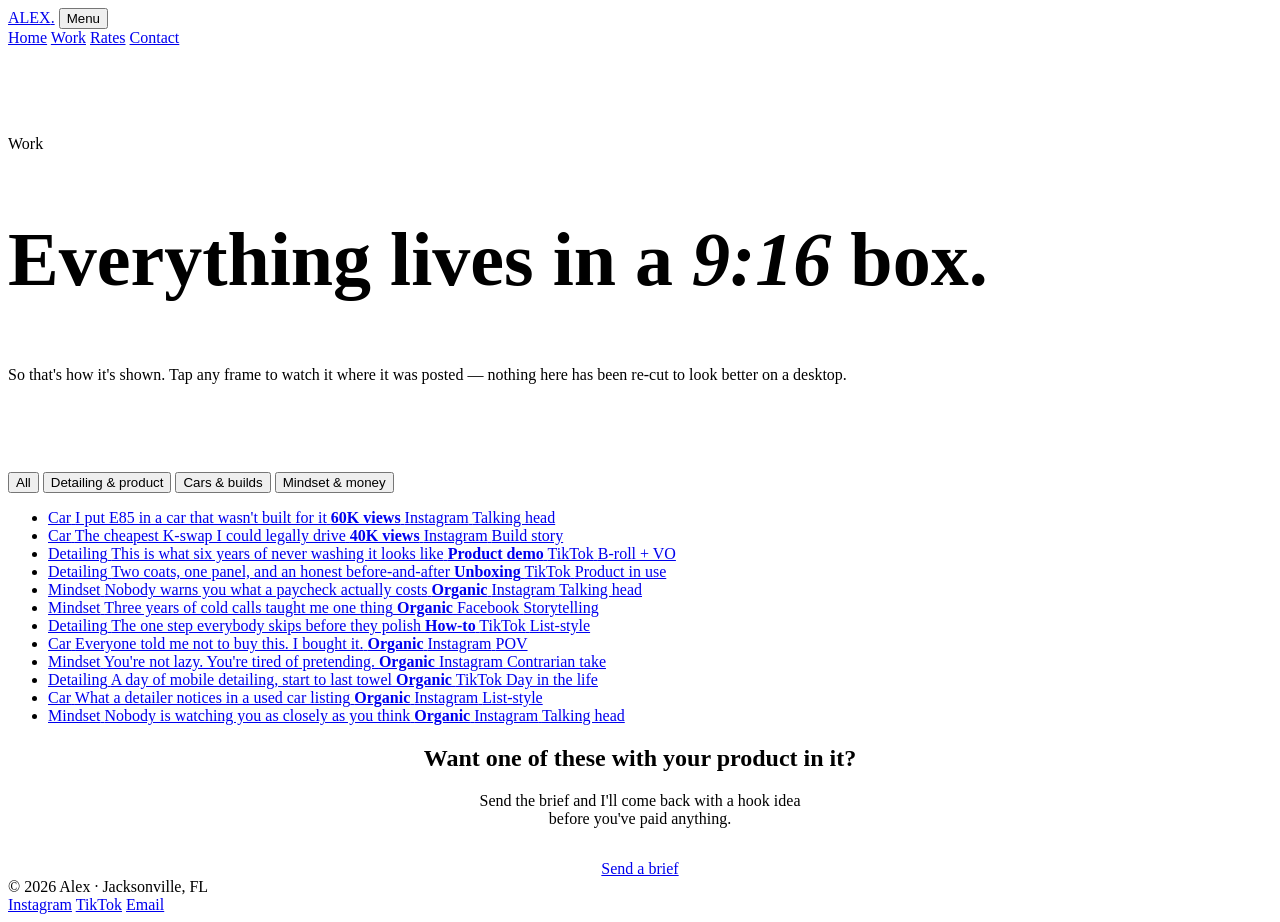
==== work.html @ 4d5c3ed3 "Rename ugc2.html to work.html" ====
<!DOCTYPE html>
<html lang="en">
<head>
<meta charset="utf-8">
<meta name="viewport" content="width=device-width, initial-scale=1">
<title>Work — Alex, UGC creator</title>
<meta name="description" content="Vertical video portfolio: auto-care product demos, car builds, and talking-head content. Shot on iPhone, cut in CapCut, delivered raw and edited.">
<link rel="preconnect" href="https://fonts.googleapis.com">
<link rel="preconnect" href="https://fonts.gstatic.com" crossorigin>
<link href="https://fonts.googleapis.com/css2?family=Bricolage+Grotesque:opsz,wght@12..96,400..800&family=Inter+Tight:wght@400;500;600;700&family=JetBrains+Mono:wght@400;500&display=swap" rel="stylesheet">
<link rel="stylesheet" href="styles.css">
</head>
<body>

<header class="masthead">
  <div class="wrap masthead__inner">
    <a class="wordmark" href="index.html">ALEX<span>.</span></a>
    <button class="nav-toggle" aria-expanded="false" aria-controls="nav">Menu</button>
    <nav class="nav" id="nav">
      <a href="index.html">Home</a>
      <a href="work.html" aria-current="page">Work</a>
      <a href="rates.html">Rates</a>
      <a href="index.html#contact">Contact</a>
    </nav>
  </div>
</header>

<section class="hero" style="padding-block: clamp(2.5rem,6vw,4.5rem);">
  <div class="wrap">
    <p class="eyebrow">Work</p>
    <h1 style="font-size: clamp(2.4rem, 6vw, 4.75rem);">Everything lives in a <em>9:16</em> box.</h1>
    <p class="lede" style="margin-top:1.5rem;">So that's how it's shown. Tap any frame to watch it where it was posted &mdash; nothing here has been re-cut to look better on a desktop.</p>
  </div>
</section>

<section class="band band--asphalt">
  <div class="wrap">
    <div class="filters" role="group" aria-label="Filter work by category">
      <button type="button" data-filter="all" aria-pressed="true">All</button>
      <button type="button" data-filter="detailing" aria-pressed="false">Detailing &amp; product</button>
      <button type="button" data-filter="car" aria-pressed="false">Cars &amp; builds</button>
      <button type="button" data-filter="mindset" aria-pressed="false">Mindset &amp; money</button>
    </div>

    <ul class="frames" id="grid">
      <li data-cat="car">
        <a class="frame" href="https://instagram.com/yourhandle" rel="noopener">
          <span class="frame__scrim"></span>
          <span class="frame__tag">Car</span>
          <span>
            <span class="frame__hook">I put E85 in a car that wasn't built for it</span>
            <span class="frame__meta"><strong>60K views</strong> <span>Instagram</span> <span>Talking head</span></span>
          </span>
        </a>
      </li>
      <li data-cat="car">
        <a class="frame" href="https://instagram.com/yourhandle" rel="noopener">
          <span class="frame__scrim"></span>
          <span class="frame__tag">Car</span>
          <span>
            <span class="frame__hook">The cheapest K-swap I could legally drive</span>
            <span class="frame__meta"><strong>40K views</strong> <span>Instagram</span> <span>Build story</span></span>
          </span>
        </a>
      </li>
      <li data-cat="detailing">
        <a class="frame" href="https://tiktok.com/@yourhandle" rel="noopener">
          <span class="frame__scrim"></span>
          <span class="frame__tag">Detailing</span>
          <span>
            <span class="frame__hook">This is what six years of never washing it looks like</span>
            <span class="frame__meta"><strong>Product demo</strong> <span>TikTok</span> <span>B-roll + VO</span></span>
          </span>
        </a>
      </li>
      <li data-cat="detailing">
        <a class="frame" href="https://tiktok.com/@yourhandle" rel="noopener">
          <span class="frame__scrim"></span>
          <span class="frame__tag">Detailing</span>
          <span>
            <span class="frame__hook">Two coats, one panel, and an honest before-and-after</span>
            <span class="frame__meta"><strong>Unboxing</strong> <span>TikTok</span> <span>Product in use</span></span>
          </span>
        </a>
      </li>
      <li data-cat="mindset">
        <a class="frame" href="https://instagram.com/yourhandle" rel="noopener">
          <span class="frame__scrim"></span>
          <span class="frame__tag">Mindset</span>
          <span>
            <span class="frame__hook">Nobody warns you what a paycheck actually costs</span>
            <span class="frame__meta"><strong>Organic</strong> <span>Instagram</span> <span>Talking head</span></span>
          </span>
        </a>
      </li>
      <li data-cat="mindset">
        <a class="frame" href="https://facebook.com/yourhandle" rel="noopener">
          <span class="frame__scrim"></span>
          <span class="frame__tag">Mindset</span>
          <span>
            <span class="frame__hook">Three years of cold calls taught me one thing</span>
            <span class="frame__meta"><strong>Organic</strong> <span>Facebook</span> <span>Storytelling</span></span>
          </span>
        </a>
      </li>
      <li data-cat="detailing">
        <a class="frame" href="https://tiktok.com/@yourhandle" rel="noopener">
          <span class="frame__scrim"></span>
          <span class="frame__tag">Detailing</span>
          <span>
            <span class="frame__hook">The one step everybody skips before they polish</span>
            <span class="frame__meta"><strong>How-to</strong> <span>TikTok</span> <span>List-style</span></span>
          </span>
        </a>
      </li>
      <li data-cat="car">
        <a class="frame" href="https://instagram.com/yourhandle" rel="noopener">
          <span class="frame__scrim"></span>
          <span class="frame__tag">Car</span>
          <span>
            <span class="frame__hook">Everyone told me not to buy this. I bought it.</span>
            <span class="frame__meta"><strong>Organic</strong> <span>Instagram</span> <span>POV</span></span>
          </span>
        </a>
      </li>
      <li data-cat="mindset">
        <a class="frame" href="https://instagram.com/yourhandle" rel="noopener">
          <span class="frame__scrim"></span>
          <span class="frame__tag">Mindset</span>
          <span>
            <span class="frame__hook">You're not lazy. You're tired of pretending.</span>
            <span class="frame__meta"><strong>Organic</strong> <span>Instagram</span> <span>Contrarian take</span></span>
          </span>
        </a>
      </li>
      <li data-cat="detailing">
        <a class="frame" href="https://tiktok.com/@yourhandle" rel="noopener">
          <span class="frame__scrim"></span>
          <span class="frame__tag">Detailing</span>
          <span>
            <span class="frame__hook">A day of mobile detailing, start to last towel</span>
            <span class="frame__meta"><strong>Organic</strong> <span>TikTok</span> <span>Day in the life</span></span>
          </span>
        </a>
      </li>
      <li data-cat="car">
        <a class="frame" href="https://instagram.com/yourhandle" rel="noopener">
          <span class="frame__scrim"></span>
          <span class="frame__tag">Car</span>
          <span>
            <span class="frame__hook">What a detailer notices in a used car listing</span>
            <span class="frame__meta"><strong>Organic</strong> <span>Instagram</span> <span>List-style</span></span>
          </span>
        </a>
      </li>
      <li data-cat="mindset">
        <a class="frame" href="https://instagram.com/yourhandle" rel="noopener">
          <span class="frame__scrim"></span>
          <span class="frame__tag">Mindset</span>
          <span>
            <span class="frame__hook">Nobody is watching you as closely as you think</span>
            <span class="frame__meta"><strong>Organic</strong> <span>Instagram</span> <span>Talking head</span></span>
          </span>
        </a>
      </li>
    </ul>

    <p id="empty" hidden style="font-family:var(--data);font-size:0.8rem;letter-spacing:0.1em;text-transform:uppercase;color:#B7ADA1;margin-top:2rem;">Nothing in that category yet.</p>
  </div>
</section>

<section class="band band--sun band--tight">
  <div class="wrap" style="text-align:center;">
    <h2>Want one of these with your product in it?</h2>
    <p style="margin:1.25rem auto 2rem;max-width:44ch;">Send the brief and I'll come back with a hook idea before you've paid anything.</p>
    <a class="btn" href="index.html#contact">Send a brief</a>
  </div>
</section>

<footer class="foot">
  <div class="wrap foot__inner">
    <span>&copy; <span id="year">2026</span> Alex &middot; Jacksonville, FL</span>
    <div class="foot__links">
      <a href="https://instagram.com/yourhandle" rel="me noopener">Instagram</a>
      <a href="https://tiktok.com/@yourhandle" rel="me noopener">TikTok</a>
      <a href="mailto:hello@yourdomain.com">Email</a>
    </div>
  </div>
</footer>

<script src="main.js"></script>
</body>
</html>
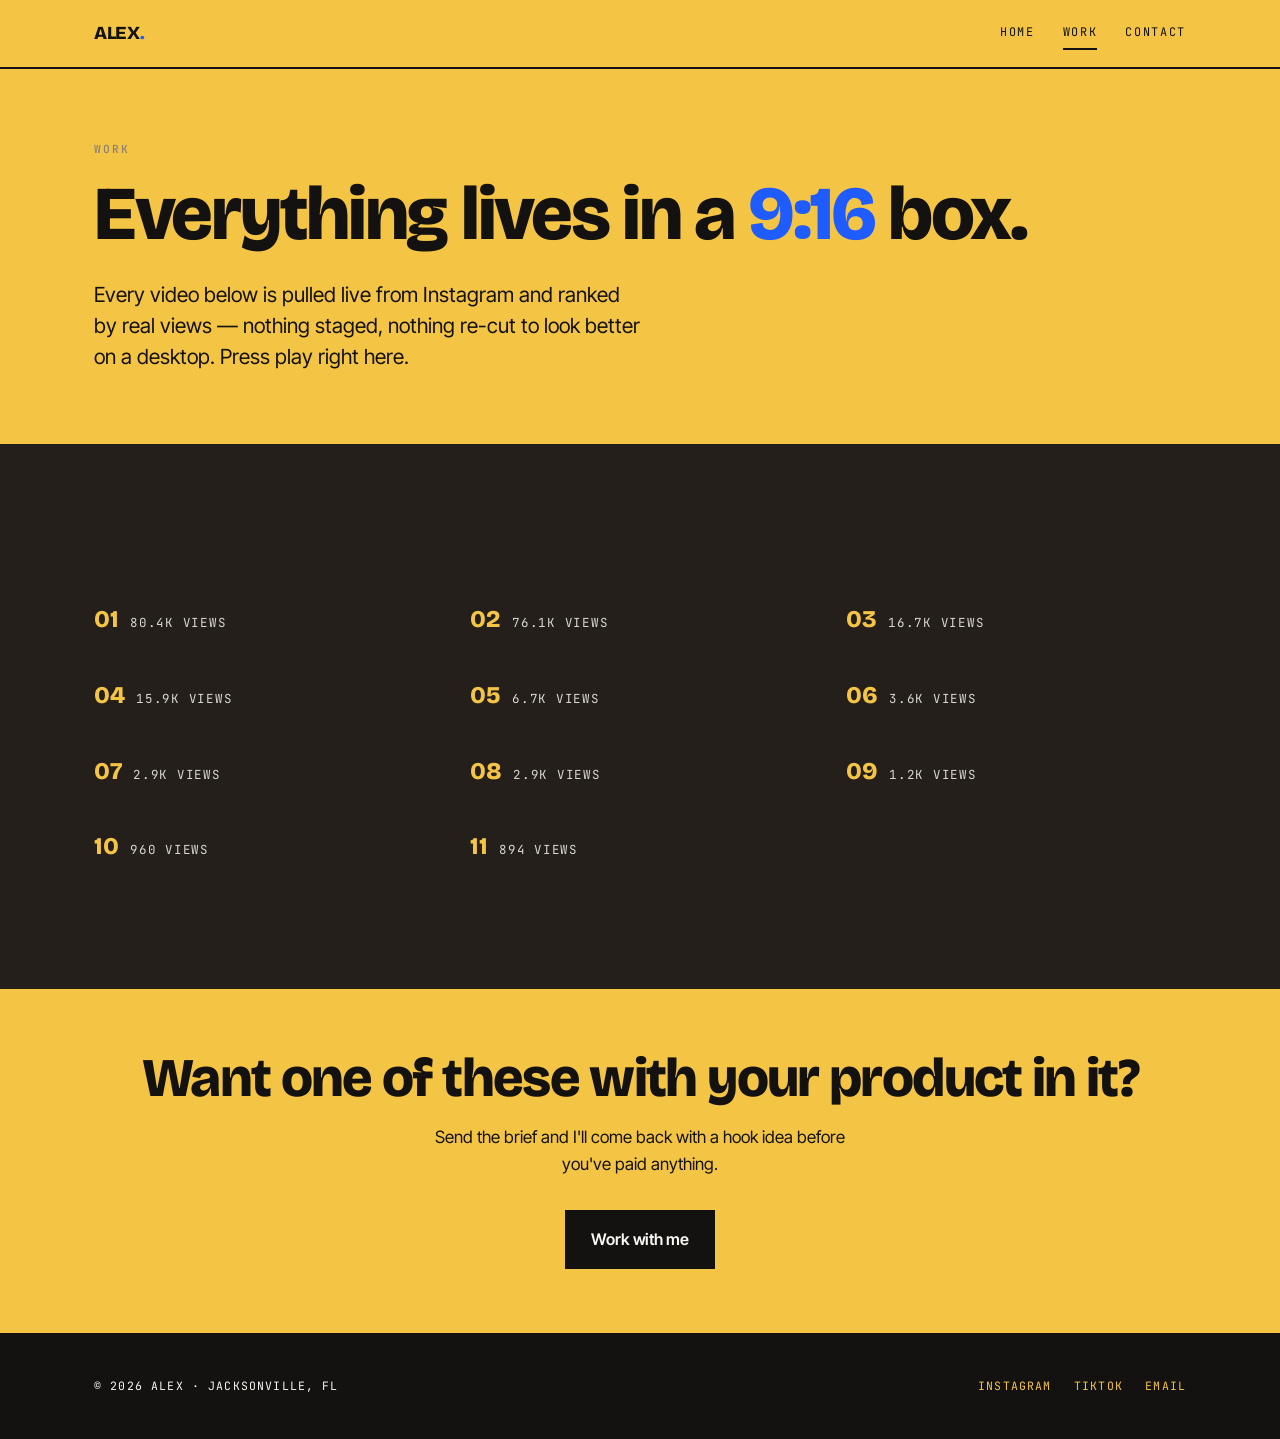
==== commit 2c3d5ea1: "Rebuild as portfolio-and-contact site with real Instagram work Replace template placeholder content " ====
--- a/work.html
+++ b/work.html
@@ -4,7 +4,7 @@
 <meta charset="utf-8">
 <meta name="viewport" content="width=device-width, initial-scale=1">
 <title>Work — Alex, UGC creator</title>
-<meta name="description" content="Vertical video portfolio: auto-care product demos, car builds, and talking-head content. Shot on iPhone, cut in CapCut, delivered raw and edited.">
+<meta name="description" content="Vertical video portfolio: car builds, product demos, and talking-head content. Shot on iPhone, cut in CapCut, ranked by real views straight from Instagram.">
 <link rel="preconnect" href="https://fonts.googleapis.com">
 <link rel="preconnect" href="https://fonts.gstatic.com" crossorigin>
 <link href="https://fonts.googleapis.com/css2?family=Bricolage+Grotesque:opsz,wght@12..96,400..800&family=Inter+Tight:wght@400;500;600;700&family=JetBrains+Mono:wght@400;500&display=swap" rel="stylesheet">
@@ -19,7 +19,6 @@
     <nav class="nav" id="nav">
       <a href="index.html">Home</a>
       <a href="work.html" aria-current="page">Work</a>
-      <a href="rates.html">Rates</a>
       <a href="index.html#contact">Contact</a>
     </nav>
   </div>
@@ -29,143 +28,58 @@
   <div class="wrap">
     <p class="eyebrow">Work</p>
     <h1 style="font-size: clamp(2.4rem, 6vw, 4.75rem);">Everything lives in a <em>9:16</em> box.</h1>
-    <p class="lede" style="margin-top:1.5rem;">So that's how it's shown. Tap any frame to watch it where it was posted &mdash; nothing here has been re-cut to look better on a desktop.</p>
+    <p class="lede" style="margin-top:1.5rem;">Every video below is pulled live from Instagram and ranked by real views &mdash; nothing staged, nothing re-cut to look better on a desktop. Press play right here.</p>
   </div>
 </section>
 
 <section class="band band--asphalt">
   <div class="wrap">
-    <div class="filters" role="group" aria-label="Filter work by category">
-      <button type="button" data-filter="all" aria-pressed="true">All</button>
-      <button type="button" data-filter="detailing" aria-pressed="false">Detailing &amp; product</button>
-      <button type="button" data-filter="car" aria-pressed="false">Cars &amp; builds</button>
-      <button type="button" data-filter="mindset" aria-pressed="false">Mindset &amp; money</button>
+    <div class="reels-embed">
+      <figure class="reel">
+        <figcaption class="reel__stat"><span class="reel__rank">01</span><span class="reel__views">80.4K views</span></figcaption>
+        <blockquote class="instagram-media" data-instgrm-permalink="https://www.instagram.com/alexj.green/reel/Db4u4ByAFFP/" data-instgrm-version="14"></blockquote>
+      </figure>
+      <figure class="reel">
+        <figcaption class="reel__stat"><span class="reel__rank">02</span><span class="reel__views">76.1K views</span></figcaption>
+        <blockquote class="instagram-media" data-instgrm-permalink="https://www.instagram.com/alexj.green/reel/Dbuop6ZJ5bM/" data-instgrm-version="14"></blockquote>
+      </figure>
+      <figure class="reel">
+        <figcaption class="reel__stat"><span class="reel__rank">03</span><span class="reel__views">16.7K views</span></figcaption>
+        <blockquote class="instagram-media" data-instgrm-permalink="https://www.instagram.com/alexj.green/reel/DbxgT3OJYtj/" data-instgrm-version="14"></blockquote>
+      </figure>
+      <figure class="reel">
+        <figcaption class="reel__stat"><span class="reel__rank">04</span><span class="reel__views">15.9K views</span></figcaption>
+        <blockquote class="instagram-media" data-instgrm-permalink="https://www.instagram.com/alexj.green/reel/Dbl9MXjpnvc/" data-instgrm-version="14"></blockquote>
+      </figure>
+      <figure class="reel">
+        <figcaption class="reel__stat"><span class="reel__rank">05</span><span class="reel__views">6.7K views</span></figcaption>
+        <blockquote class="instagram-media" data-instgrm-permalink="https://www.instagram.com/alexj.green/reel/Db56ju2JsA1/" data-instgrm-version="14"></blockquote>
+      </figure>
+      <figure class="reel">
+        <figcaption class="reel__stat"><span class="reel__rank">06</span><span class="reel__views">3.6K views</span></figcaption>
+        <blockquote class="instagram-media" data-instgrm-permalink="https://www.instagram.com/alexj.green/reel/Dbr8LtKAe-B/" data-instgrm-version="14"></blockquote>
+      </figure>
+      <figure class="reel">
+        <figcaption class="reel__stat"><span class="reel__rank">07</span><span class="reel__views">2.9K views</span></figcaption>
+        <blockquote class="instagram-media" data-instgrm-permalink="https://www.instagram.com/alexj.green/reel/DbwdlT_AtP-/" data-instgrm-version="14"></blockquote>
+      </figure>
+      <figure class="reel">
+        <figcaption class="reel__stat"><span class="reel__rank">08</span><span class="reel__views">2.9K views</span></figcaption>
+        <blockquote class="instagram-media" data-instgrm-permalink="https://www.instagram.com/alexj.green/reel/DbzvKLJgSV4/" data-instgrm-version="14"></blockquote>
+      </figure>
+      <figure class="reel">
+        <figcaption class="reel__stat"><span class="reel__rank">09</span><span class="reel__views">1.2K views</span></figcaption>
+        <blockquote class="instagram-media" data-instgrm-permalink="https://www.instagram.com/alexj.green/reel/Db2KokDAH0b/" data-instgrm-version="14"></blockquote>
+      </figure>
+      <figure class="reel">
+        <figcaption class="reel__stat"><span class="reel__rank">10</span><span class="reel__views">960 views</span></figcaption>
+        <blockquote class="instagram-media" data-instgrm-permalink="https://www.instagram.com/alexj.green/reel/Db3QQUApHdn/" data-instgrm-version="14"></blockquote>
+      </figure>
+      <figure class="reel">
+        <figcaption class="reel__stat"><span class="reel__rank">11</span><span class="reel__views">894 views</span></figcaption>
+        <blockquote class="instagram-media" data-instgrm-permalink="https://www.instagram.com/alexj.green/reel/Db81ie0pUJ-/" data-instgrm-version="14"></blockquote>
+      </figure>
     </div>
-
-    <ul class="frames" id="grid">
-      <li data-cat="car">
-        <a class="frame" href="https://instagram.com/yourhandle" rel="noopener">
-          <span class="frame__scrim"></span>
-          <span class="frame__tag">Car</span>
-          <span>
-            <span class="frame__hook">I put E85 in a car that wasn't built for it</span>
-            <span class="frame__meta"><strong>60K views</strong> <span>Instagram</span> <span>Talking head</span></span>
-          </span>
-        </a>
-      </li>
-      <li data-cat="car">
-        <a class="frame" href="https://instagram.com/yourhandle" rel="noopener">
-          <span class="frame__scrim"></span>
-          <span class="frame__tag">Car</span>
-          <span>
-            <span class="frame__hook">The cheapest K-swap I could legally drive</span>
-            <span class="frame__meta"><strong>40K views</strong> <span>Instagram</span> <span>Build story</span></span>
-          </span>
-        </a>
-      </li>
-      <li data-cat="detailing">
-        <a class="frame" href="https://tiktok.com/@yourhandle" rel="noopener">
-          <span class="frame__scrim"></span>
-          <span class="frame__tag">Detailing</span>
-          <span>
-            <span class="frame__hook">This is what six years of never washing it looks like</span>
-            <span class="frame__meta"><strong>Product demo</strong> <span>TikTok</span> <span>B-roll + VO</span></span>
-          </span>
-        </a>
-      </li>
-      <li data-cat="detailing">
-        <a class="frame" href="https://tiktok.com/@yourhandle" rel="noopener">
-          <span class="frame__scrim"></span>
-          <span class="frame__tag">Detailing</span>
-          <span>
-            <span class="frame__hook">Two coats, one panel, and an honest before-and-after</span>
-            <span class="frame__meta"><strong>Unboxing</strong> <span>TikTok</span> <span>Product in use</span></span>
-          </span>
-        </a>
-      </li>
-      <li data-cat="mindset">
-        <a class="frame" href="https://instagram.com/yourhandle" rel="noopener">
-          <span class="frame__scrim"></span>
-          <span class="frame__tag">Mindset</span>
-          <span>
-            <span class="frame__hook">Nobody warns you what a paycheck actually costs</span>
-            <span class="frame__meta"><strong>Organic</strong> <span>Instagram</span> <span>Talking head</span></span>
-          </span>
-        </a>
-      </li>
-      <li data-cat="mindset">
-        <a class="frame" href="https://facebook.com/yourhandle" rel="noopener">
-          <span class="frame__scrim"></span>
-          <span class="frame__tag">Mindset</span>
-          <span>
-            <span class="frame__hook">Three years of cold calls taught me one thing</span>
-            <span class="frame__meta"><strong>Organic</strong> <span>Facebook</span> <span>Storytelling</span></span>
-          </span>
-        </a>
-      </li>
-      <li data-cat="detailing">
-        <a class="frame" href="https://tiktok.com/@yourhandle" rel="noopener">
-          <span class="frame__scrim"></span>
-          <span class="frame__tag">Detailing</span>
-          <span>
-            <span class="frame__hook">The one step everybody skips before they polish</span>
-            <span class="frame__meta"><strong>How-to</strong> <span>TikTok</span> <span>List-style</span></span>
-          </span>
-        </a>
-      </li>
-      <li data-cat="car">
-        <a class="frame" href="https://instagram.com/yourhandle" rel="noopener">
-          <span class="frame__scrim"></span>
-          <span class="frame__tag">Car</span>
-          <span>
-            <span class="frame__hook">Everyone told me not to buy this. I bought it.</span>
-            <span class="frame__meta"><strong>Organic</strong> <span>Instagram</span> <span>POV</span></span>
-          </span>
-        </a>
-      </li>
-      <li data-cat="mindset">
-        <a class="frame" href="https://instagram.com/yourhandle" rel="noopener">
-          <span class="frame__scrim"></span>
-          <span class="frame__tag">Mindset</span>
-          <span>
-            <span class="frame__hook">You're not lazy. You're tired of pretending.</span>
-            <span class="frame__meta"><strong>Organic</strong> <span>Instagram</span> <span>Contrarian take</span></span>
-          </span>
-        </a>
-      </li>
-      <li data-cat="detailing">
-        <a class="frame" href="https://tiktok.com/@yourhandle" rel="noopener">
-          <span class="frame__scrim"></span>
-          <span class="frame__tag">Detailing</span>
-          <span>
-            <span class="frame__hook">A day of mobile detailing, start to last towel</span>
-            <span class="frame__meta"><strong>Organic</strong> <span>TikTok</span> <span>Day in the life</span></span>
-          </span>
-        </a>
-      </li>
-      <li data-cat="car">
-        <a class="frame" href="https://instagram.com/yourhandle" rel="noopener">
-          <span class="frame__scrim"></span>
-          <span class="frame__tag">Car</span>
-          <span>
-            <span class="frame__hook">What a detailer notices in a used car listing</span>
-            <span class="frame__meta"><strong>Organic</strong> <span>Instagram</span> <span>List-style</span></span>
-          </span>
-        </a>
-      </li>
-      <li data-cat="mindset">
-        <a class="frame" href="https://instagram.com/yourhandle" rel="noopener">
-          <span class="frame__scrim"></span>
-          <span class="frame__tag">Mindset</span>
-          <span>
-            <span class="frame__hook">Nobody is watching you as closely as you think</span>
-            <span class="frame__meta"><strong>Organic</strong> <span>Instagram</span> <span>Talking head</span></span>
-          </span>
-        </a>
-      </li>
-    </ul>
-
-    <p id="empty" hidden style="font-family:var(--data);font-size:0.8rem;letter-spacing:0.1em;text-transform:uppercase;color:#B7ADA1;margin-top:2rem;">Nothing in that category yet.</p>
   </div>
 </section>
 
@@ -173,7 +87,7 @@
   <div class="wrap" style="text-align:center;">
     <h2>Want one of these with your product in it?</h2>
     <p style="margin:1.25rem auto 2rem;max-width:44ch;">Send the brief and I'll come back with a hook idea before you've paid anything.</p>
-    <a class="btn" href="index.html#contact">Send a brief</a>
+    <a class="btn" href="index.html#contact">Work with me</a>
   </div>
 </section>
 
@@ -181,13 +95,14 @@
   <div class="wrap foot__inner">
     <span>&copy; <span id="year">2026</span> Alex &middot; Jacksonville, FL</span>
     <div class="foot__links">
-      <a href="https://instagram.com/yourhandle" rel="me noopener">Instagram</a>
-      <a href="https://tiktok.com/@yourhandle" rel="me noopener">TikTok</a>
-      <a href="mailto:hello@yourdomain.com">Email</a>
+      <a href="https://instagram.com/alexj.green" rel="me noopener">Instagram</a>
+      <a href="https://tiktok.com/@alexj.green" rel="me noopener">TikTok</a>
+      <a href="mailto:alexjgreencreative@gmail.com">Email</a>
     </div>
   </div>
 </footer>
 
 <script src="main.js"></script>
+<script async src="https://www.instagram.com/embed.js"></script>
 </body>
 </html>
--- a/styles.css
+++ b/styles.css
@@ -0,0 +1,579 @@
+/* ==========================================================================
+   UGC creator site — design system
+   Palette : marigold / near-black / shell / asphalt / signal blue
+   Type    : Bricolage Grotesque (display) · Inter Tight (body) · JetBrains Mono (data)
+   ========================================================================== */
+
+:root {
+  --sun:      #F4C445;
+  --sun-deep: #E0AF2C;
+  --ink:      #141210;
+  --shell:    #FAF7F2;
+  --asphalt:  #241F1B;
+  --asphalt-2:#332C26;
+  --signal:   #1F5CFF;
+  --mute:     #8A8175;
+
+  --display: "Bricolage Grotesque", "Archivo", system-ui, sans-serif;
+  --body:    "Inter Tight", system-ui, -apple-system, "Segoe UI", sans-serif;
+  --data:    "JetBrains Mono", ui-monospace, "SFMono-Regular", monospace;
+
+  --gutter: clamp(1.25rem, 5vw, 4rem);
+  --shelf:  clamp(4rem, 9vw, 7.5rem);
+  --max:    1220px;
+
+  --edge: 2px solid var(--ink);
+}
+
+/* ---------- reset ---------- */
+*, *::before, *::after { box-sizing: border-box; }
+html { -webkit-text-size-adjust: 100%; scroll-behavior: smooth; }
+body {
+  margin: 0;
+  background: var(--shell);
+  color: var(--ink);
+  font-family: var(--body);
+  font-size: 1.0625rem;
+  line-height: 1.6;
+  -webkit-font-smoothing: antialiased;
+}
+img { max-width: 100%; display: block; }
+a { color: inherit; }
+button { font: inherit; cursor: pointer; }
+
+:focus-visible {
+  outline: 3px solid var(--signal);
+  outline-offset: 3px;
+}
+
+/* ---------- type ---------- */
+h1, h2, h3 {
+  font-family: var(--display);
+  font-weight: 800;
+  font-variation-settings: "wdth" 100;
+  line-height: 0.94;
+  letter-spacing: -0.03em;
+  margin: 0;
+  text-wrap: balance;
+}
+h1 { font-size: clamp(2.85rem, 8.4vw, 6.75rem); }
+h2 { font-size: clamp(1.95rem, 4.6vw, 3.4rem); }
+h3 { font-size: 1.2rem; line-height: 1.2; letter-spacing: -0.015em; }
+p  { margin: 0 0 1rem; }
+p:last-child { margin-bottom: 0; }
+
+.eyebrow {
+  font-family: var(--data);
+  font-size: 0.7rem;
+  font-weight: 500;
+  letter-spacing: 0.18em;
+  text-transform: uppercase;
+  color: var(--mute);
+  margin: 0 0 1.25rem;
+}
+.eyebrow--dark { color: var(--sun); }
+.lede { font-size: clamp(1.05rem, 1.7vw, 1.3rem); line-height: 1.5; max-width: 46ch; }
+
+/* ---------- layout ---------- */
+.wrap {
+  width: 100%;
+  max-width: var(--max);
+  margin-inline: auto;
+  padding-inline: var(--gutter);
+}
+.band { padding-block: var(--shelf); }
+.band--shell   { background: var(--shell); }
+.band--asphalt { background: var(--asphalt); color: var(--shell); }
+.band--sun     { background: var(--sun); }
+.band--tight   { padding-block: clamp(2.5rem, 5vw, 4rem); }
+
+/* ---------- buttons ---------- */
+.btn {
+  display: inline-flex;
+  align-items: center;
+  gap: 0.55rem;
+  padding: 0.9rem 1.5rem;
+  font-family: var(--body);
+  font-weight: 600;
+  font-size: 1rem;
+  letter-spacing: -0.01em;
+  text-decoration: none;
+  border: var(--edge);
+  border-radius: 0;
+  background: var(--ink);
+  color: var(--shell);
+  transition: transform 0.14s ease, background 0.14s ease, color 0.14s ease;
+}
+.btn:hover { transform: translate(-2px, -2px); background: var(--signal); border-color: var(--signal); }
+.btn--ghost { background: transparent; color: var(--ink); }
+.btn--ghost:hover { background: var(--ink); color: var(--shell); border-color: var(--ink); }
+
+/* ---------- header ---------- */
+.masthead {
+  background: var(--sun);
+  border-bottom: var(--edge);
+}
+.masthead__inner {
+  display: flex;
+  align-items: center;
+  justify-content: space-between;
+  gap: 1rem;
+  padding-block: 1.1rem;
+}
+.wordmark {
+  font-family: var(--display);
+  font-weight: 800;
+  font-size: 1.15rem;
+  letter-spacing: -0.02em;
+  text-decoration: none;
+}
+.wordmark span { color: var(--signal); }
+
+.nav { display: flex; align-items: center; gap: 1.75rem; }
+.nav a {
+  font-family: var(--data);
+  font-size: 0.74rem;
+  letter-spacing: 0.14em;
+  text-transform: uppercase;
+  text-decoration: none;
+  padding-block: 0.35rem;
+  border-bottom: 2px solid transparent;
+}
+.nav a:hover, .nav a[aria-current="page"] { border-bottom-color: var(--ink); }
+
+.nav-toggle {
+  display: none;
+  background: transparent;
+  border: var(--edge);
+  padding: 0.5rem 0.8rem;
+  font-family: var(--data);
+  font-size: 0.72rem;
+  letter-spacing: 0.14em;
+  text-transform: uppercase;
+}
+
+/* ---------- hero ---------- */
+.hero {
+  background: var(--sun);
+  padding-block: clamp(3rem, 8vw, 6rem) clamp(2.5rem, 5vw, 4rem);
+}
+.hero__grid {
+  display: grid;
+  grid-template-columns: minmax(0, 1.35fr) minmax(0, 1fr);
+  gap: clamp(2rem, 5vw, 4.5rem);
+  align-items: end;
+}
+.hero h1 { margin-bottom: 1.75rem; }
+.hero h1 em {
+  font-style: normal;
+  color: var(--signal);
+}
+.hero__actions { display: flex; flex-wrap: wrap; gap: 0.85rem; margin-top: 2rem; }
+.hero__stats {
+  display: grid;
+  gap: 1.35rem;
+  border-left: var(--edge);
+  padding-left: clamp(1.25rem, 2.5vw, 2rem);
+}
+.stat__num {
+  font-family: var(--display);
+  font-weight: 800;
+  font-size: clamp(2.1rem, 4.5vw, 3.1rem);
+  line-height: 0.9;
+  letter-spacing: -0.04em;
+  display: block;
+}
+.stat__label {
+  font-family: var(--data);
+  font-size: 0.7rem;
+  letter-spacing: 0.14em;
+  text-transform: uppercase;
+  color: var(--ink);
+  opacity: 0.65;
+}
+
+/* ---------- signature: hook ticker ---------- */
+.ticker {
+  background: var(--ink);
+  color: var(--sun);
+  border-block: var(--edge);
+  overflow: hidden;
+  padding-block: 0.9rem;
+}
+.ticker__label {
+  font-family: var(--data);
+  font-size: 0.68rem;
+  letter-spacing: 0.2em;
+  text-transform: uppercase;
+  color: var(--mute);
+  padding-inline: var(--gutter);
+  margin-bottom: 0.55rem;
+}
+.ticker__track {
+  display: flex;
+  width: max-content;
+  gap: 0;
+  animation: slide 46s linear infinite;
+}
+.ticker:hover .ticker__track { animation-play-state: paused; }
+.ticker__item {
+  font-family: var(--display);
+  font-weight: 700;
+  font-size: clamp(1.15rem, 2.4vw, 1.9rem);
+  letter-spacing: -0.02em;
+  white-space: nowrap;
+  padding-inline: 1.4rem;
+  display: inline-flex;
+  align-items: center;
+  gap: 1.4rem;
+}
+.ticker__item::after {
+  content: "";
+  width: 9px;
+  height: 9px;
+  background: var(--signal);
+  flex: none;
+}
+@keyframes slide {
+  from { transform: translateX(0); }
+  to   { transform: translateX(-50%); }
+}
+
+/* ---------- section head ---------- */
+.head {
+  display: flex;
+  flex-wrap: wrap;
+  align-items: end;
+  justify-content: space-between;
+  gap: 1.5rem;
+  margin-bottom: clamp(2rem, 4vw, 3.25rem);
+}
+.head p { max-width: 42ch; color: var(--mute); }
+.band--asphalt .head p { color: #B7ADA1; }
+
+/* ---------- work frames (9:16) ---------- */
+.frames {
+  display: grid;
+  grid-template-columns: repeat(auto-fill, minmax(215px, 1fr));
+  gap: clamp(1rem, 2vw, 1.6rem);
+  list-style: none;
+  margin: 0;
+  padding: 0;
+}
+.frame {
+  position: relative;
+  aspect-ratio: 9 / 16;
+  background: var(--asphalt-2);
+  border: 2px solid rgba(250, 247, 242, 0.16);
+  overflow: hidden;
+  display: flex;
+  flex-direction: column;
+  justify-content: space-between;
+  padding: 1.05rem;
+  text-decoration: none;
+  color: var(--shell);
+  transition: border-color 0.16s ease, transform 0.16s ease;
+}
+.frame:hover { border-color: var(--sun); transform: translateY(-4px); }
+.frame > * { position: relative; z-index: 1; }
+.frame .frame__media {
+  position: absolute;
+  inset: 0;
+  z-index: 0;
+  width: 100%;
+  height: 100%;
+  object-fit: cover;
+  opacity: 0.55;
+}
+.frame .frame__scrim {
+  position: absolute;
+  inset: 0;
+  z-index: 0;
+  background: linear-gradient(180deg, rgba(20,18,16,0.25) 0%, rgba(20,18,16,0.85) 100%);
+}
+.frame__tag {
+  align-self: flex-start;
+  font-family: var(--data);
+  font-size: 0.62rem;
+  letter-spacing: 0.14em;
+  text-transform: uppercase;
+  background: var(--sun);
+  color: var(--ink);
+  padding: 0.28rem 0.5rem;
+}
+.frame__hook {
+  display: block;
+  font-family: var(--display);
+  font-weight: 700;
+  font-size: 1.12rem;
+  line-height: 1.12;
+  letter-spacing: -0.02em;
+  margin: 0 0 0.7rem;
+}
+.frame__meta {
+  font-family: var(--data);
+  font-size: 0.65rem;
+  letter-spacing: 0.08em;
+  text-transform: uppercase;
+  color: #B7ADA1;
+  display: flex;
+  gap: 0.6rem;
+  flex-wrap: wrap;
+}
+.frame__meta strong { color: var(--sun); font-weight: 500; }
+
+/* ---------- filter bar ---------- */
+.filters {
+  display: flex;
+  flex-wrap: wrap;
+  gap: 0.5rem;
+  margin-bottom: 2.25rem;
+}
+.filters button {
+  font-family: var(--data);
+  font-size: 0.68rem;
+  letter-spacing: 0.14em;
+  text-transform: uppercase;
+  padding: 0.5rem 0.9rem;
+  background: transparent;
+  color: var(--shell);
+  border: 2px solid rgba(250,247,242,0.25);
+}
+.filters button:hover { border-color: var(--sun); }
+.filters button[aria-pressed="true"] { background: var(--sun); color: var(--ink); border-color: var(--sun); }
+
+/* ---------- offer cards ---------- */
+.offers {
+  display: grid;
+  grid-template-columns: repeat(auto-fit, minmax(260px, 1fr));
+  gap: 0;
+  border: var(--edge);
+}
+.offer {
+  padding: clamp(1.5rem, 3vw, 2.25rem);
+  border-right: var(--edge);
+  display: flex;
+  flex-direction: column;
+}
+.offer:last-child { border-right: 0; }
+.offer__price {
+  font-family: var(--display);
+  font-weight: 800;
+  font-size: 2rem;
+  letter-spacing: -0.03em;
+  margin: 0.9rem 0 1.1rem;
+  color: var(--signal);
+}
+.offer ul {
+  list-style: none;
+  margin: 0 0 1.5rem;
+  padding: 0;
+  font-size: 0.95rem;
+}
+.offer li {
+  padding: 0.5rem 0 0.5rem 1.35rem;
+  position: relative;
+  border-top: 1px solid rgba(20,18,16,0.12);
+}
+.offer li::before {
+  content: "→";
+  position: absolute;
+  left: 0;
+  color: var(--signal);
+}
+.offer .btn { margin-top: auto; align-self: flex-start; }
+
+/* ---------- about ---------- */
+.about {
+  display: grid;
+  grid-template-columns: minmax(0, 1fr) minmax(0, 1.1fr);
+  gap: clamp(2rem, 5vw, 4rem);
+  align-items: start;
+}
+.about__note {
+  border-left: 4px solid var(--sun);
+  padding-left: 1.4rem;
+  font-size: 1.05rem;
+}
+.kit {
+  list-style: none;
+  margin: 1.75rem 0 0;
+  padding: 0;
+  display: grid;
+  gap: 0;
+  border-top: 1px solid rgba(20,18,16,0.14);
+}
+.kit li {
+  display: flex;
+  justify-content: space-between;
+  gap: 1rem;
+  padding: 0.7rem 0;
+  border-bottom: 1px solid rgba(20,18,16,0.14);
+  font-family: var(--data);
+  font-size: 0.76rem;
+  letter-spacing: 0.06em;
+  text-transform: uppercase;
+}
+.kit span:last-child { color: var(--mute); text-align: right; }
+
+/* ---------- contact ---------- */
+.contact {
+  display: grid;
+  grid-template-columns: minmax(0, 1fr) minmax(0, 1fr);
+  gap: clamp(2rem, 5vw, 4rem);
+  align-items: start;
+}
+.field { margin-bottom: 1.1rem; }
+.field label {
+  display: block;
+  font-family: var(--data);
+  font-size: 0.68rem;
+  letter-spacing: 0.14em;
+  text-transform: uppercase;
+  margin-bottom: 0.4rem;
+}
+.field input,
+.field textarea {
+  width: 100%;
+  padding: 0.8rem 0.9rem;
+  font: inherit;
+  font-size: 1rem;
+  background: var(--shell);
+  color: var(--ink);
+  border: var(--edge);
+  border-radius: 0;
+}
+.field textarea { min-height: 130px; resize: vertical; }
+.brief {
+  list-style: none;
+  margin: 1.5rem 0 0;
+  padding: 0;
+  font-size: 0.98rem;
+}
+.brief li {
+  padding: 0.55rem 0 0.55rem 1.5rem;
+  position: relative;
+  border-top: 1px solid rgba(20,18,16,0.18);
+}
+.brief li::before { content: "·"; position: absolute; left: 0.35rem; font-weight: 700; }
+.direct {
+  font-family: var(--display);
+  font-weight: 700;
+  font-size: clamp(1.25rem, 3vw, 2rem);
+  letter-spacing: -0.03em;
+  text-decoration: none;
+  border-bottom: 3px solid var(--ink);
+  display: inline-block;
+  margin-top: 0.4rem;
+}
+.direct:hover { color: var(--signal); border-bottom-color: var(--signal); }
+
+/* ---------- footer ---------- */
+.foot {
+  background: var(--ink);
+  color: var(--shell);
+  padding-block: 2.75rem;
+}
+.foot__inner {
+  display: flex;
+  flex-wrap: wrap;
+  gap: 1.25rem;
+  align-items: center;
+  justify-content: space-between;
+  font-family: var(--data);
+  font-size: 0.72rem;
+  letter-spacing: 0.1em;
+  text-transform: uppercase;
+}
+.foot a { color: var(--sun); text-decoration: none; }
+.foot a:hover { text-decoration: underline; }
+.foot__links { display: flex; gap: 1.4rem; flex-wrap: wrap; }
+
+/* ---------- responsive ---------- */
+@media (max-width: 860px) {
+  .hero__grid,
+  .about,
+  .contact { grid-template-columns: 1fr; }
+  .hero__stats {
+    border-left: 0;
+    border-top: var(--edge);
+    padding-left: 0;
+    padding-top: 1.5rem;
+    grid-template-columns: repeat(auto-fit, minmax(130px, 1fr));
+  }
+  .offers { grid-template-columns: 1fr; }
+  .offer { border-right: 0; border-bottom: var(--edge); }
+  .offer:last-child { border-bottom: 0; }
+  .nav {
+    display: none;
+    position: absolute;
+    left: 0;
+    right: 0;
+    top: 100%;
+    flex-direction: column;
+    align-items: flex-start;
+    gap: 0;
+    background: var(--sun);
+    border-bottom: var(--edge);
+    padding: 0.5rem var(--gutter) 1.25rem;
+    z-index: 20;
+  }
+  .nav[data-open="true"] { display: flex; }
+  .nav a { padding-block: 0.7rem; width: 100%; }
+  .nav-toggle { display: block; }
+  .masthead__inner { position: relative; }
+}
+
+@media (max-width: 520px) {
+  .frames { grid-template-columns: repeat(auto-fill, minmax(155px, 1fr)); }
+  .frame { padding: 0.8rem; }
+  .frame__hook { font-size: 0.95rem; }
+}
+
+@media (prefers-reduced-motion: reduce) {
+  html { scroll-behavior: auto; }
+  .ticker__track { animation: none; transform: none; }
+  * { transition-duration: 0.01ms !important; }
+}
+
+/* ---------- Instagram reel embeds (most-watched) ---------- */
+.reels-embed {
+  display: grid;
+  grid-template-columns: repeat(auto-fit, minmax(300px, 1fr));
+  gap: clamp(1.5rem, 3vw, 2.25rem);
+  margin-top: clamp(2rem, 4vw, 3rem);
+  align-items: start;
+}
+.reel {
+  margin: 0;
+  display: flex;
+  flex-direction: column;
+  gap: 0.85rem;
+  min-width: 0;
+}
+.reel__stat {
+  display: flex;
+  align-items: baseline;
+  gap: 0.7rem;
+  font-family: var(--data);
+  font-size: 0.78rem;
+  letter-spacing: 0.14em;
+  text-transform: uppercase;
+  color: var(--shell);
+}
+.reel__rank {
+  font-family: var(--display);
+  font-weight: 800;
+  font-size: 1.5rem;
+  line-height: 1;
+  letter-spacing: 0;
+  color: var(--sun);
+}
+.reel__views { opacity: 0.85; }
+/* Let the embedded card fill its grid cell instead of Instagram's fixed width */
+.reel .instagram-media {
+  margin: 0 !important;
+  min-width: 0 !important;
+  width: 100% !important;
+  max-width: 100% !important;
+}
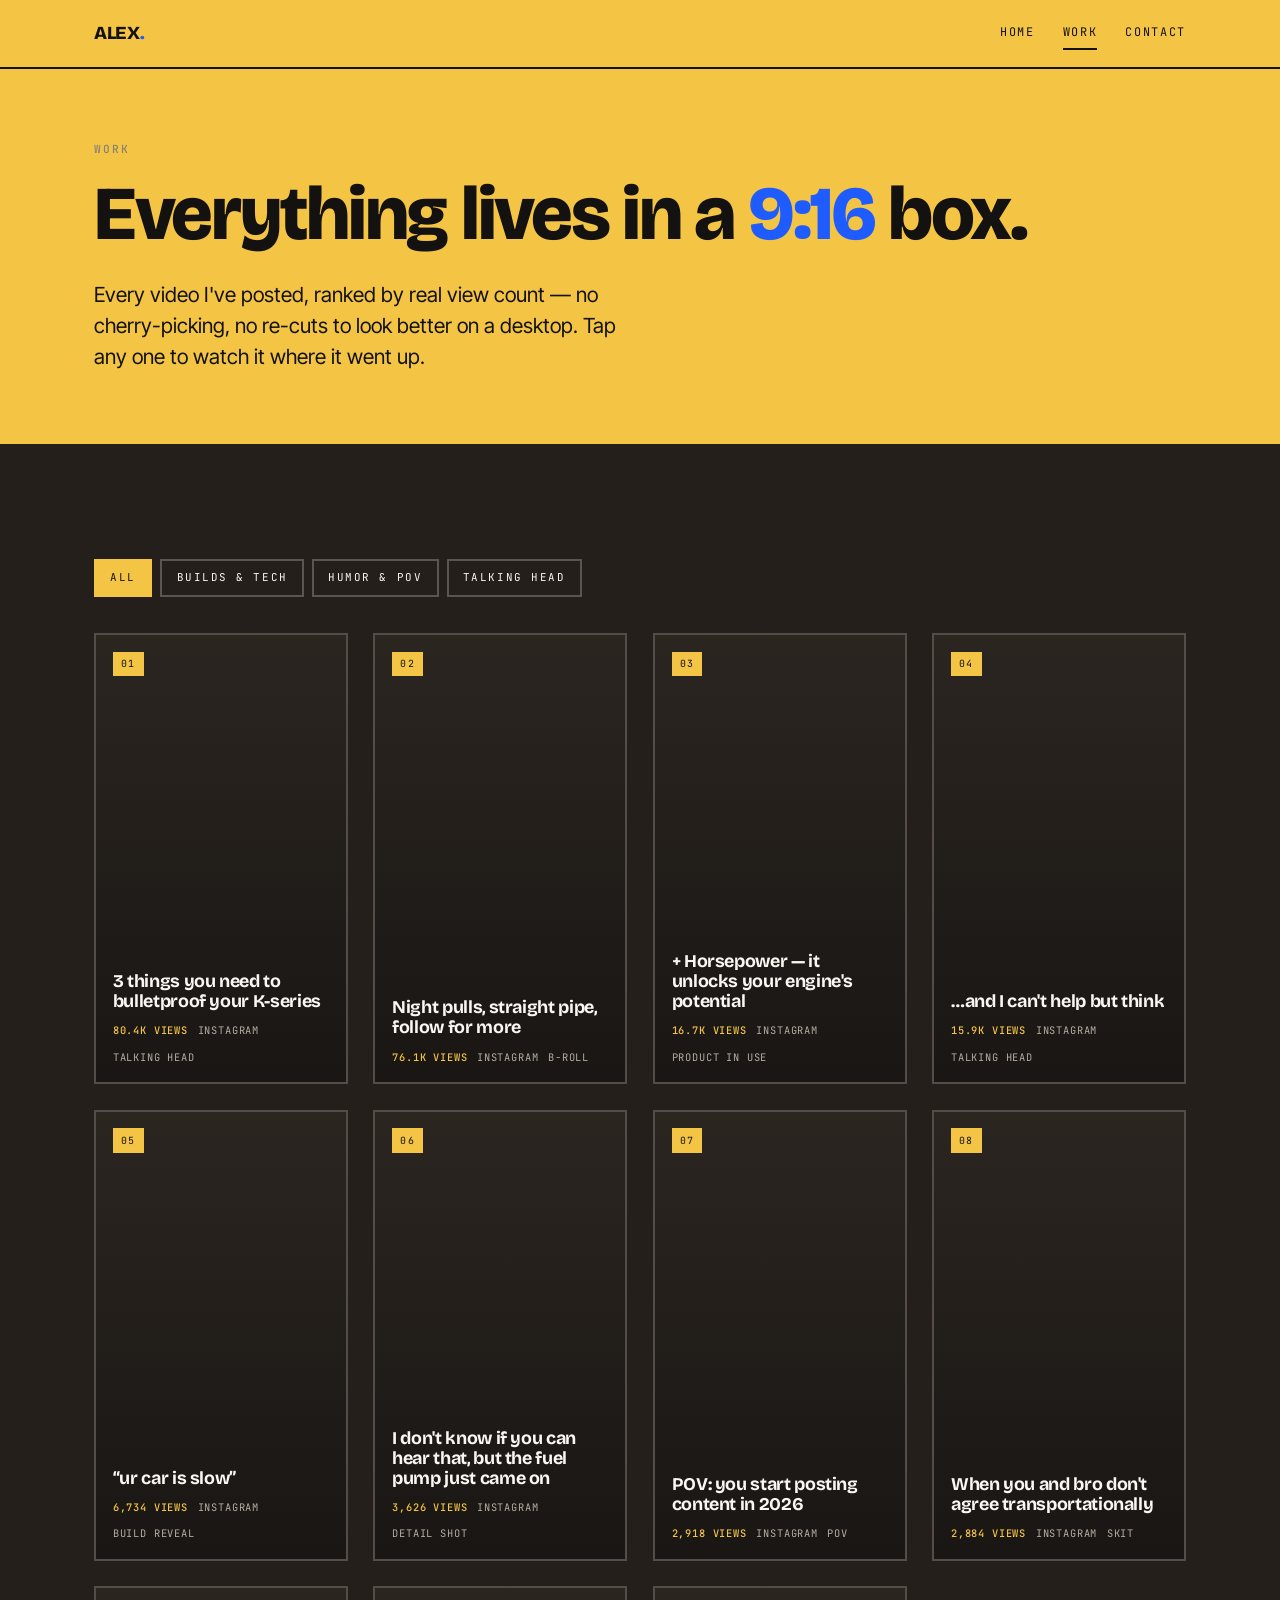
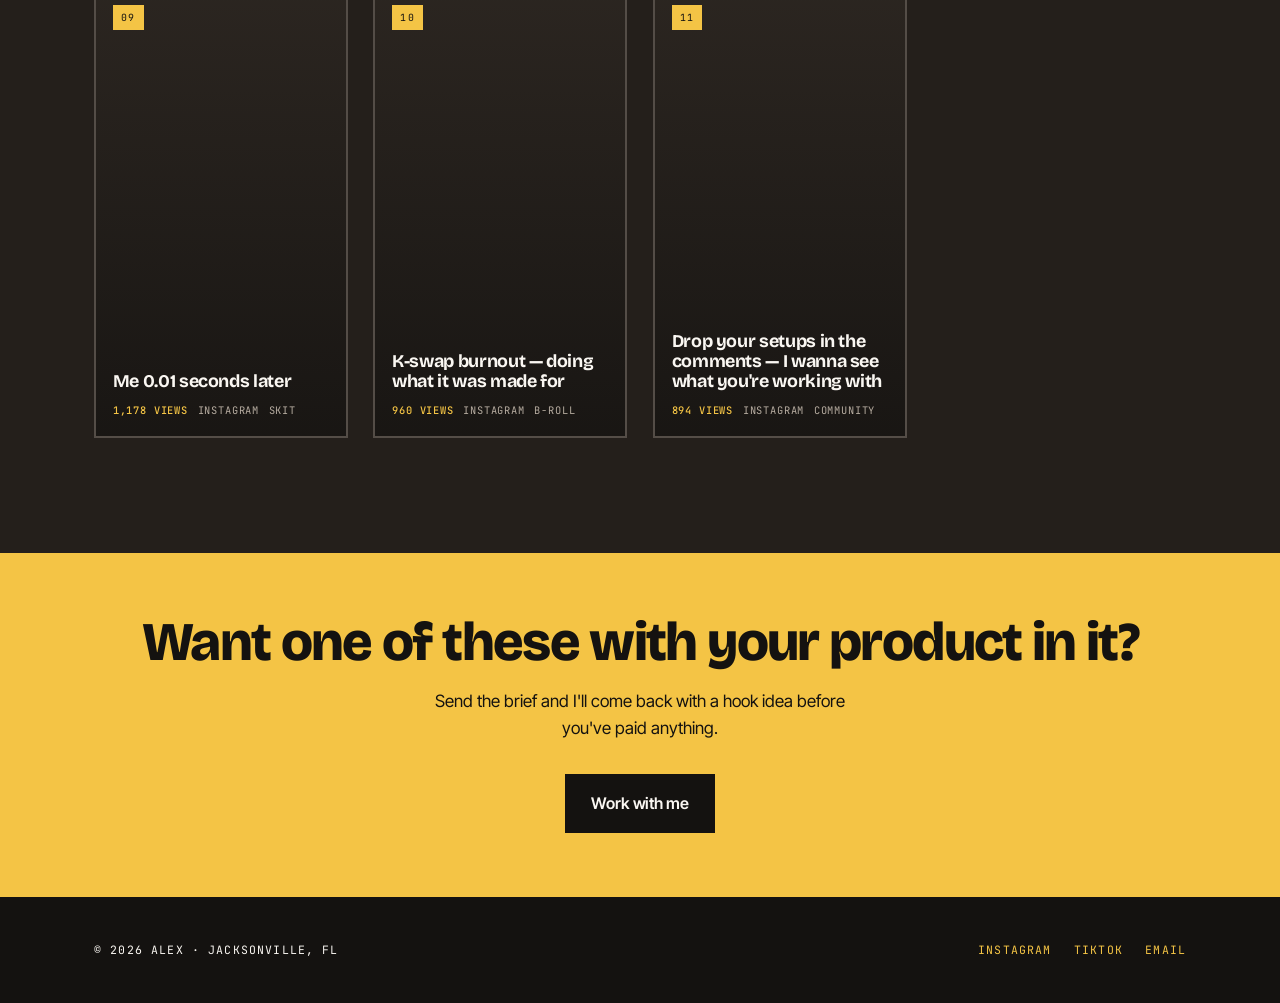
==== commit 5fbed8c3: "Replace Instagram embeds with linked cards Instagram's embed endpoint returns HTTP 503 for every ree" ====
--- a/work.html
+++ b/work.html
@@ -28,58 +28,133 @@
   <div class="wrap">
     <p class="eyebrow">Work</p>
     <h1 style="font-size: clamp(2.4rem, 6vw, 4.75rem);">Everything lives in a <em>9:16</em> box.</h1>
-    <p class="lede" style="margin-top:1.5rem;">Every video below is pulled live from Instagram and ranked by real views &mdash; nothing staged, nothing re-cut to look better on a desktop. Press play right here.</p>
+    <p class="lede" style="margin-top:1.5rem;">Every video I've posted, ranked by real view count &mdash; no cherry-picking, no re-cuts to look better on a desktop. Tap any one to watch it where it went up.</p>
   </div>
 </section>
 
 <section class="band band--asphalt">
   <div class="wrap">
-    <div class="reels-embed">
-      <figure class="reel">
-        <figcaption class="reel__stat"><span class="reel__rank">01</span><span class="reel__views">80.4K views</span></figcaption>
-        <blockquote class="instagram-media" data-instgrm-permalink="https://www.instagram.com/alexj.green/reel/Db4u4ByAFFP/" data-instgrm-version="14"></blockquote>
-      </figure>
-      <figure class="reel">
-        <figcaption class="reel__stat"><span class="reel__rank">02</span><span class="reel__views">76.1K views</span></figcaption>
-        <blockquote class="instagram-media" data-instgrm-permalink="https://www.instagram.com/alexj.green/reel/Dbuop6ZJ5bM/" data-instgrm-version="14"></blockquote>
-      </figure>
-      <figure class="reel">
-        <figcaption class="reel__stat"><span class="reel__rank">03</span><span class="reel__views">16.7K views</span></figcaption>
-        <blockquote class="instagram-media" data-instgrm-permalink="https://www.instagram.com/alexj.green/reel/DbxgT3OJYtj/" data-instgrm-version="14"></blockquote>
-      </figure>
-      <figure class="reel">
-        <figcaption class="reel__stat"><span class="reel__rank">04</span><span class="reel__views">15.9K views</span></figcaption>
-        <blockquote class="instagram-media" data-instgrm-permalink="https://www.instagram.com/alexj.green/reel/Dbl9MXjpnvc/" data-instgrm-version="14"></blockquote>
-      </figure>
-      <figure class="reel">
-        <figcaption class="reel__stat"><span class="reel__rank">05</span><span class="reel__views">6.7K views</span></figcaption>
-        <blockquote class="instagram-media" data-instgrm-permalink="https://www.instagram.com/alexj.green/reel/Db56ju2JsA1/" data-instgrm-version="14"></blockquote>
-      </figure>
-      <figure class="reel">
-        <figcaption class="reel__stat"><span class="reel__rank">06</span><span class="reel__views">3.6K views</span></figcaption>
-        <blockquote class="instagram-media" data-instgrm-permalink="https://www.instagram.com/alexj.green/reel/Dbr8LtKAe-B/" data-instgrm-version="14"></blockquote>
-      </figure>
-      <figure class="reel">
-        <figcaption class="reel__stat"><span class="reel__rank">07</span><span class="reel__views">2.9K views</span></figcaption>
-        <blockquote class="instagram-media" data-instgrm-permalink="https://www.instagram.com/alexj.green/reel/DbwdlT_AtP-/" data-instgrm-version="14"></blockquote>
-      </figure>
-      <figure class="reel">
-        <figcaption class="reel__stat"><span class="reel__rank">08</span><span class="reel__views">2.9K views</span></figcaption>
-        <blockquote class="instagram-media" data-instgrm-permalink="https://www.instagram.com/alexj.green/reel/DbzvKLJgSV4/" data-instgrm-version="14"></blockquote>
-      </figure>
-      <figure class="reel">
-        <figcaption class="reel__stat"><span class="reel__rank">09</span><span class="reel__views">1.2K views</span></figcaption>
-        <blockquote class="instagram-media" data-instgrm-permalink="https://www.instagram.com/alexj.green/reel/Db2KokDAH0b/" data-instgrm-version="14"></blockquote>
-      </figure>
-      <figure class="reel">
-        <figcaption class="reel__stat"><span class="reel__rank">10</span><span class="reel__views">960 views</span></figcaption>
-        <blockquote class="instagram-media" data-instgrm-permalink="https://www.instagram.com/alexj.green/reel/Db3QQUApHdn/" data-instgrm-version="14"></blockquote>
-      </figure>
-      <figure class="reel">
-        <figcaption class="reel__stat"><span class="reel__rank">11</span><span class="reel__views">894 views</span></figcaption>
-        <blockquote class="instagram-media" data-instgrm-permalink="https://www.instagram.com/alexj.green/reel/Db81ie0pUJ-/" data-instgrm-version="14"></blockquote>
-      </figure>
+    <div class="filters" role="group" aria-label="Filter work by category">
+      <button type="button" data-filter="all" aria-pressed="true">All</button>
+      <button type="button" data-filter="build" aria-pressed="false">Builds &amp; tech</button>
+      <button type="button" data-filter="humor" aria-pressed="false">Humor &amp; POV</button>
+      <button type="button" data-filter="talking" aria-pressed="false">Talking head</button>
     </div>
+
+    <ul class="frames" id="grid">
+      <li data-cat="talking">
+        <a class="frame" href="https://www.instagram.com/alexj.green/reel/Db4u4ByAFFP/" rel="noopener" target="_blank">
+          <span class="frame__scrim"></span>
+          <span class="frame__tag">01</span>
+          <span>
+            <span class="frame__hook">3 things you need to bulletproof your K-series</span>
+            <span class="frame__meta"><strong>80.4K views</strong> <span>Instagram</span> <span>Talking head</span></span>
+          </span>
+        </a>
+      </li>
+      <li data-cat="build">
+        <a class="frame" href="https://www.instagram.com/alexj.green/reel/Dbuop6ZJ5bM/" rel="noopener" target="_blank">
+          <span class="frame__scrim"></span>
+          <span class="frame__tag">02</span>
+          <span>
+            <span class="frame__hook">Night pulls, straight pipe, follow for more</span>
+            <span class="frame__meta"><strong>76.1K views</strong> <span>Instagram</span> <span>B-roll</span></span>
+          </span>
+        </a>
+      </li>
+      <li data-cat="humor">
+        <a class="frame" href="https://www.instagram.com/alexj.green/reel/DbxgT3OJYtj/" rel="noopener" target="_blank">
+          <span class="frame__scrim"></span>
+          <span class="frame__tag">03</span>
+          <span>
+            <span class="frame__hook">+ Horsepower &mdash; it unlocks your engine's potential</span>
+            <span class="frame__meta"><strong>16.7K views</strong> <span>Instagram</span> <span>Product in use</span></span>
+          </span>
+        </a>
+      </li>
+      <li data-cat="talking">
+        <a class="frame" href="https://www.instagram.com/alexj.green/reel/Dbl9MXjpnvc/" rel="noopener" target="_blank">
+          <span class="frame__scrim"></span>
+          <span class="frame__tag">04</span>
+          <span>
+            <span class="frame__hook">&hellip;and I can't help but think</span>
+            <span class="frame__meta"><strong>15.9K views</strong> <span>Instagram</span> <span>Talking head</span></span>
+          </span>
+        </a>
+      </li>
+      <li data-cat="build">
+        <a class="frame" href="https://www.instagram.com/alexj.green/reel/Db56ju2JsA1/" rel="noopener" target="_blank">
+          <span class="frame__scrim"></span>
+          <span class="frame__tag">05</span>
+          <span>
+            <span class="frame__hook">&ldquo;ur car is slow&rdquo;</span>
+            <span class="frame__meta"><strong>6,734 views</strong> <span>Instagram</span> <span>Build reveal</span></span>
+          </span>
+        </a>
+      </li>
+      <li data-cat="build">
+        <a class="frame" href="https://www.instagram.com/alexj.green/reel/Dbr8LtKAe-B/" rel="noopener" target="_blank">
+          <span class="frame__scrim"></span>
+          <span class="frame__tag">06</span>
+          <span>
+            <span class="frame__hook">I don't know if you can hear that, but the fuel pump just came on</span>
+            <span class="frame__meta"><strong>3,626 views</strong> <span>Instagram</span> <span>Detail shot</span></span>
+          </span>
+        </a>
+      </li>
+      <li data-cat="humor">
+        <a class="frame" href="https://www.instagram.com/alexj.green/reel/DbwdlT_AtP-/" rel="noopener" target="_blank">
+          <span class="frame__scrim"></span>
+          <span class="frame__tag">07</span>
+          <span>
+            <span class="frame__hook">POV: you start posting content in 2026</span>
+            <span class="frame__meta"><strong>2,918 views</strong> <span>Instagram</span> <span>POV</span></span>
+          </span>
+        </a>
+      </li>
+      <li data-cat="humor">
+        <a class="frame" href="https://www.instagram.com/alexj.green/reel/DbzvKLJgSV4/" rel="noopener" target="_blank">
+          <span class="frame__scrim"></span>
+          <span class="frame__tag">08</span>
+          <span>
+            <span class="frame__hook">When you and bro don't agree transportationally</span>
+            <span class="frame__meta"><strong>2,884 views</strong> <span>Instagram</span> <span>Skit</span></span>
+          </span>
+        </a>
+      </li>
+      <li data-cat="humor">
+        <a class="frame" href="https://www.instagram.com/alexj.green/reel/Db2KokDAH0b/" rel="noopener" target="_blank">
+          <span class="frame__scrim"></span>
+          <span class="frame__tag">09</span>
+          <span>
+            <span class="frame__hook">Me 0.01 seconds later</span>
+            <span class="frame__meta"><strong>1,178 views</strong> <span>Instagram</span> <span>Skit</span></span>
+          </span>
+        </a>
+      </li>
+      <li data-cat="build">
+        <a class="frame" href="https://www.instagram.com/alexj.green/reel/Db3QQUApHdn/" rel="noopener" target="_blank">
+          <span class="frame__scrim"></span>
+          <span class="frame__tag">10</span>
+          <span>
+            <span class="frame__hook">K-swap burnout &mdash; doing what it was made for</span>
+            <span class="frame__meta"><strong>960 views</strong> <span>Instagram</span> <span>B-roll</span></span>
+          </span>
+        </a>
+      </li>
+      <li data-cat="build">
+        <a class="frame" href="https://www.instagram.com/alexj.green/reel/Db81ie0pUJ-/" rel="noopener" target="_blank">
+          <span class="frame__scrim"></span>
+          <span class="frame__tag">11</span>
+          <span>
+            <span class="frame__hook">Drop your setups in the comments &mdash; I wanna see what you're working with</span>
+            <span class="frame__meta"><strong>894 views</strong> <span>Instagram</span> <span>Community</span></span>
+          </span>
+        </a>
+      </li>
+    </ul>
+
+    <p id="empty" hidden style="font-family:var(--data);font-size:0.8rem;letter-spacing:0.1em;text-transform:uppercase;color:#B7ADA1;margin-top:2rem;">Nothing in that category yet.</p>
   </div>
 </section>
 
@@ -103,6 +178,5 @@
 </footer>
 
 <script src="main.js"></script>
-<script async src="https://www.instagram.com/embed.js"></script>
 </body>
 </html>
--- a/styles.css
+++ b/styles.css
@@ -535,45 +535,3 @@
   .ticker__track { animation: none; transform: none; }
   * { transition-duration: 0.01ms !important; }
 }
-
-/* ---------- Instagram reel embeds (most-watched) ---------- */
-.reels-embed {
-  display: grid;
-  grid-template-columns: repeat(auto-fit, minmax(300px, 1fr));
-  gap: clamp(1.5rem, 3vw, 2.25rem);
-  margin-top: clamp(2rem, 4vw, 3rem);
-  align-items: start;
-}
-.reel {
-  margin: 0;
-  display: flex;
-  flex-direction: column;
-  gap: 0.85rem;
-  min-width: 0;
-}
-.reel__stat {
-  display: flex;
-  align-items: baseline;
-  gap: 0.7rem;
-  font-family: var(--data);
-  font-size: 0.78rem;
-  letter-spacing: 0.14em;
-  text-transform: uppercase;
-  color: var(--shell);
-}
-.reel__rank {
-  font-family: var(--display);
-  font-weight: 800;
-  font-size: 1.5rem;
-  line-height: 1;
-  letter-spacing: 0;
-  color: var(--sun);
-}
-.reel__views { opacity: 0.85; }
-/* Let the embedded card fill its grid cell instead of Instagram's fixed width */
-.reel .instagram-media {
-  margin: 0 !important;
-  min-width: 0 !important;
-  width: 100% !important;
-  max-width: 100% !important;
-}
